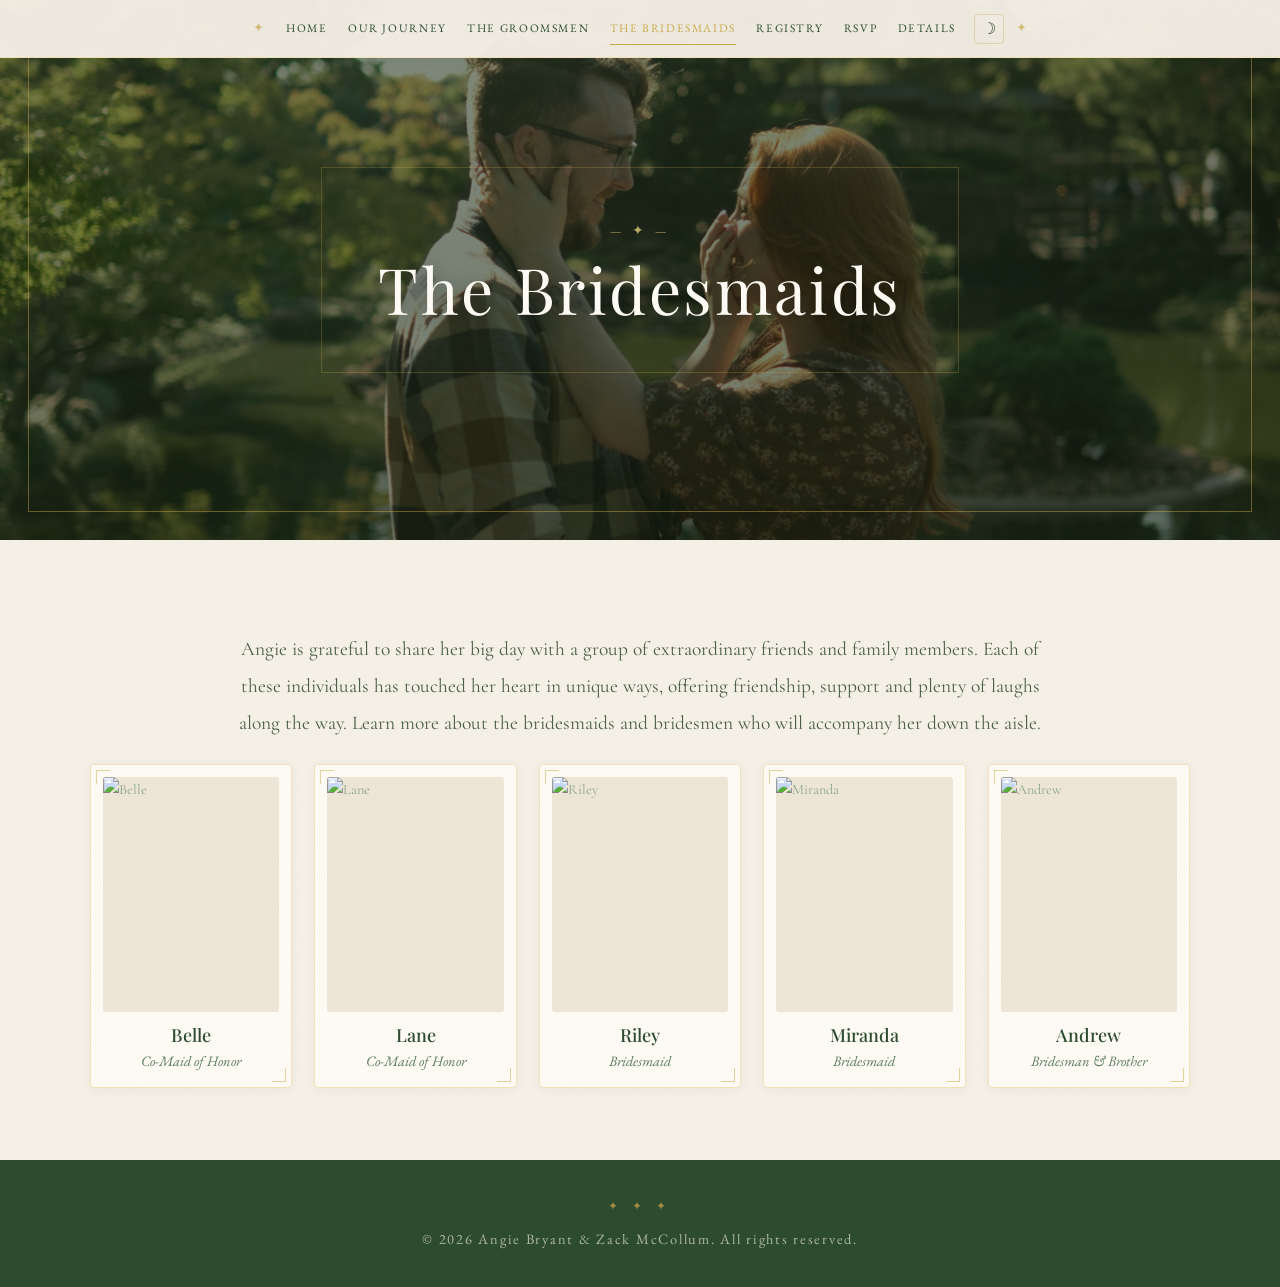
==== bridesmaids.html @ 4ee0bdac "Add files via upload" ====
<!DOCTYPE html>
<html lang="en">
<head>
  <meta charset="UTF-8">
  <meta name="viewport" content="width=device-width, initial-scale=1.0">
  <link rel="icon" href="data:image/svg+xml,%3Csvg xmlns='http://www.w3.org/2000/svg' viewBox='0 0 32 32'%3E%3Crect x='9' y='9' width='14' height='14' rx='1' transform='rotate(45 16 16)' fill='%23C9A84C'/%3E%3C/svg%3E" type="image/svg+xml">

  <title>Angie & Zack — Bridesmaids</title>
  <script>try{var s=localStorage.getItem("theme"),q=window.matchMedia("(prefers-color-scheme: dark)").matches?"dark":"light";document.documentElement.setAttribute("data-theme",s||q);}catch(e){}</script>
  <link rel="stylesheet" href="style.css">
  <script src="script.js" defer></script>
</head>
<body>

  <!-- Navigation -->
    <nav id="main-nav">
    <button class="nav-hamburger" id="nav-hamburger" aria-label="Open menu" aria-expanded="false">
      <span></span><span></span><span></span>
    </button>
    <div class="nav-links" id="nav-links">
      <a href="index.html">Home</a>
      <a href="our-journey.html">Our Journey</a>
      <a href="groomsmen.html">The Groomsmen</a>
      <a href="bridesmaids.html" class="active">The Bridesmaids</a>
      <a href="registry.html">Registry</a>
      <a href="rsvp.html">RSVP</a>
      <a href="details.html">Details</a>
    </div>
  </nav>

  <!-- Page header -->
  <section class="hero" style="background-image: url('Images/Main-Page.jpg'); height: 60vh;">
    <div class="hero-content">
      <h1>The Bridesmaids</h1>
    </div>
  </section>

  <!-- Introduction -->
  <section class="section">
    <div class="people-intro">
      <p>Angie is grateful to share her big day with a group of extraordinary friends and family members. Each of these individuals has touched her heart in unique ways, offering friendship, support and plenty of laughs along the way. Learn more about the bridesmaids and bridesmen who will accompany her down the aisle.</p>
    </div>

    <!-- Grid of bridesmaids -->
    <div class="people-grid">
      <div class="person-card"
           data-img="Images/Bridesmaids/belle.jpg"
           data-name="Belle"
           data-title="Co-Maid of Honor"
           data-bio="This is where you can share how you met Belle, what she means to you, and why she holds such a special place in your heart. Replace this placeholder with your own story!">
        <div class="person-card-photo"><img src="Images/Bridesmaids/belle.jpg" alt="Belle" onerror="this.closest('.person-card-photo').classList.add('no-photo')"></div>
        <div class="person-card-info"><span class="person-name">Belle</span><span class="person-title">Co-Maid of Honor</span></div>
      </div>
      <div class="person-card"
           data-img="Images/Bridesmaids/lane.jpg"
           data-name="Lane"
           data-title="Co-Maid of Honor"
           data-bio="This is where you can share how you met Lane, what she means to you, and why she holds such a special place in your heart. Replace this placeholder with your own story!">
        <div class="person-card-photo"><img src="Images/Bridesmaids/lane.jpg" alt="Lane" onerror="this.closest('.person-card-photo').classList.add('no-photo')"></div>
        <div class="person-card-info"><span class="person-name">Lane</span><span class="person-title">Co-Maid of Honor</span></div>
      </div>
      <div class="person-card"
           data-img="Images/Bridesmaids/riley.jpg"
           data-name="Riley"
           data-title="Bridesmaid"
           data-bio="This is where you can share how you met Riley, what she means to you, and why she holds such a special place in your heart. Replace this placeholder with your own story!">
        <div class="person-card-photo"><img src="Images/Bridesmaids/riley.jpg" alt="Riley" onerror="this.closest('.person-card-photo').classList.add('no-photo')"></div>
        <div class="person-card-info"><span class="person-name">Riley</span><span class="person-title">Bridesmaid</span></div>
      </div>
      <div class="person-card"
           data-img="Images/Bridesmaids/miranda.jpg"
           data-name="Miranda"
           data-title="Bridesmaid"
           data-bio="This is where you can share how you met Miranda, what she means to you, and why she holds such a special place in your heart. Replace this placeholder with your own story!">
        <div class="person-card-photo"><img src="Images/Bridesmaids/miranda.jpg" alt="Miranda" onerror="this.closest('.person-card-photo').classList.add('no-photo')"></div>
        <div class="person-card-info"><span class="person-name">Miranda</span><span class="person-title">Bridesmaid</span></div>
      </div>
      <div class="person-card"
           data-img="Images/Bridesmaids/andrew.jpg"
           data-name="Andrew"
           data-title="Bridesman & Brother"
           data-bio="This is where you can share how you met Andrew, what he means to you, and why he holds such a special place in your heart. Replace this placeholder with your own story!">
        <div class="person-card-photo"><img src="Images/Bridesmaids/andrew.jpg" alt="Andrew" onerror="this.closest('.person-card-photo').classList.add('no-photo')"></div>
        <div class="person-card-info"><span class="person-name">Andrew</span><span class="person-title">Bridesman & Brother</span></div>
      </div>
    </div>
  </section>

  <!-- Person Lightbox -->
  <div class="person-lightbox" id="lightbox" role="dialog" aria-modal="true" aria-label="Person details">
    <button class="lightbox-close" id="lightbox-close" aria-label="Close">&times;</button>
    <div class="person-lightbox-content">
      <div class="person-lightbox-photo">
        <img id="lightbox-img" src="" alt="">
      </div>
      <div class="person-lightbox-text">
        <h2 id="lightbox-name"></h2>
        <h4 id="lightbox-title"></h4>
        <p id="lightbox-bio"></p>
      </div>
    </div>
  </div>

  <!-- Footer -->
  <footer>
    © 2026 Angie Bryant & Zack McCollum. All rights reserved.
  </footer>

  <button class="back-to-top" id="back-to-top" aria-label="Back to top">&#8679;</button>
</body>
</html>
---- style.css ----
/* ═══════════════════════════════════════════════════════════════
   Angie & Zack — Redesigned Style Sheet
   Aesthetic: Vintage Botanical Wedding · Art Deco · Ivory & Forest
   ═══════════════════════════════════════════════════════════════ */

/* ── Google Fonts ─────────────────────────────────────────────── */
@import url('https://fonts.googleapis.com/css2?family=Cormorant+Garamond:ital,wght@0,300;0,400;0,500;0,600;1,300;1,400;1,500&family=Playfair+Display:ital,wght@0,400;0,500;1,400;1,500&family=EB+Garamond:ital,wght@0,400;0,500;1,400&display=swap');

/* ── Design Tokens ────────────────────────────────────────────── */
:root {
  /* Core palette — matches invite */
  --ivory:        #F5F0E6;
  --ivory-mid:    #EDE5D5;
  --ivory-deep:   #E2D9C4;
  --forest:       #2C4A2E;
  --forest-mid:   #3A5F3C;
  --forest-light: #5A7A5C;
  --sage:         #8AA68C;
  --sage-pale:    #C2D4C3;
  --gold:         #C9A84C;
  --gold-light:   #E2C87A;
  --gold-pale:    #F0E2B8;
  --ink:          #22321E;
  --ink-soft:     #4A5E48;
  --white:        #FDFAF4;

  /* Typography */
  --font-display: 'Playfair Display', Georgia, serif;
  --font-body:    'Cormorant Garamond', Georgia, serif;
  --font-accent:  'EB Garamond', Georgia, serif;

  /* Memory grid cell size */
  --mem: clamp(105px, 11vw, 145px);
}

/* ── Theme Transition ─────────────────────────────────────────── */
html.theme-transitioning body,
html.theme-transitioning nav,
html.theme-transitioning .nav-links,
html.theme-transitioning footer,
html.theme-transitioning .rsvp-nudge,
html.theme-transitioning .section,
html.theme-transitioning .venue-pill,
html.theme-transitioning .venue-map,
html.theme-transitioning .profile-img-frame,
html.theme-transitioning .back-to-top,
html.theme-transitioning .person-card,
html.theme-transitioning .feature-card,
html.theme-transitioning .memory-cell,
html.theme-transitioning .registry-iframe-container,
html.theme-transitioning .info-bubble,
html.theme-transitioning .faq-item,
html.theme-transitioning .countdown-item,
html.theme-transitioning .hero,
html.theme-transitioning .hero::before {
  transition: background 0.4s ease, color 0.4s ease,
              border-color 0.4s ease, box-shadow 0.4s ease !important;
}

/* ── Dark Mode Tokens ─────────────────────────────────────────── */
html[data-theme="dark"] {
  --ivory:        #1A1F1A;
  --ivory-mid:    #212621;
  --ivory-deep:   #272D27;
  --forest:       #A8C5AA;
  --forest-mid:   #8DAF8F;
  --forest-light: #7A9E7C;
  --sage:         #5A7A5C;
  --sage-pale:    #2E3E2F;
  --gold:         #C9A84C;
  --gold-light:   #E2C87A;
  --gold-pale:    #3A3020;
  --ink:          #E8E4D8;
  --ink-soft:     #B8B0A0;
  --white:        #222822;
}

/* Dark mode nav background */
html[data-theme="dark"] nav {
  background: rgba(26, 31, 26, 0.97);
}
html[data-theme="dark"] .nav-links {
  background: rgba(26, 31, 26, 0.99);
}
html[data-theme="dark"] nav::before {
  color: var(--forest);
}
html[data-theme="dark"] .nav-hamburger span {
  background: var(--forest);
}
html[data-theme="dark"] .hero::before {
  background: linear-gradient(160deg, rgba(10,16,10,0.65) 0%, rgba(6,10,6,0.72) 100%);
}
html[data-theme="dark"] footer {
  background: #111411;
}
html[data-theme="dark"] .rsvp-nudge {
  background: #111411;
  border-color: rgba(201, 168, 76, 0.2);
}
html[data-theme="dark"] .venue-pill,
html[data-theme="dark"] .venue-map,
html[data-theme="dark"] .profile-img-frame {
  background: var(--white);
}
html[data-theme="dark"] .back-to-top {
  background: var(--white);
  border-color: rgba(201, 168, 76, 0.35);
}
html[data-theme="dark"] .back-to-top:hover {
  background: var(--gold);
  color: #1A1F1A;
}

/* Keep hero text ivory in dark mode — unaffected by token overrides */
html[data-theme="dark"] .hero,
html[data-theme="dark"] .hero h1,
html[data-theme="dark"] .hero h2,
html[data-theme="dark"] .hero h3,
html[data-theme="dark"] .hero .hero-content::before,
html[data-theme="dark"] .countdown-item span {
  color: #F5F0E6;
}
html[data-theme="dark"] .hero h2,
html[data-theme="dark"] .hero h3,
html[data-theme="dark"] .hero .hero-content::before {
  color: var(--gold-light);
}

/* ── Dark Mode Toggle Button ──────────────────────────────────── */
.theme-toggle {
  background: none;
  border: 1px solid rgba(201, 168, 76, 0.35);
  border-radius: 3px;
  cursor: pointer;
  width: 30px;
  height: 30px;
  display: flex;
  align-items: center;
  justify-content: center;
  color: var(--forest);
  font-size: 0.9rem;
  transition: background 0.2s, color 0.2s, border-color 0.2s;
  flex-shrink: 0;
  padding: 0;
  margin-left: 8px;
}
.theme-toggle:hover {
  background: var(--gold-pale);
  border-color: var(--gold);
  color: var(--gold);
}
@media (max-width: 820px) {
  .theme-toggle { order: 3; }
}

/* ── Reset & Base ─────────────────────────────────────────────── */
*, *::before, *::after { box-sizing: border-box; }

html, body {
  margin: 0; padding: 0;
  background: var(--ivory);
  color: var(--ink);
  font-family: var(--font-body);
  font-size: 18px;
  line-height: 1.75;
}

/* Subtle paper texture overlay on body */
body::before {
  content: '';
  position: fixed;
  inset: 0;
  background-image:
    url("data:image/svg+xml,%3Csvg xmlns='http://www.w3.org/2000/svg' width='300' height='300'%3E%3Cfilter id='n'%3E%3CfeTurbulence type='fractalNoise' baseFrequency='0.9' numOctaves='4' stitchTiles='stitch'/%3E%3CfeColorMatrix type='saturate' values='0'/%3E%3C/filter%3E%3Crect width='300' height='300' filter='url(%23n)' opacity='0.03'/%3E%3C/svg%3E");
  pointer-events: none;
  z-index: 999;
  opacity: 0.4;
}

/* ── Botanical SVG Decorators (reusable via pseudo-elements) ──── */
/* Thin gold rule used throughout */
.gold-rule {
  display: block;
  width: 180px;
  height: 1px;
  background: linear-gradient(to right, transparent, var(--gold), transparent);
  margin: 0 auto;
}

/* ── Navigation ───────────────────────────────────────────────── */
nav {
  position: fixed;
  top: 0; left: 0; right: 0;
  display: flex;
  gap: 0;
  align-items: center;
  justify-content: center;
  padding: 0 20px;
  height: 58px;
  background: rgba(245, 240, 230, 0.96);
  border-bottom: 1px solid var(--gold-pale);
  z-index: 50;
  box-shadow: 0 2px 16px rgba(44, 74, 46, 0.08);
}

/* Decorative vine motif flanking nav */
nav::before, nav::after {
  content: '✦';
  color: var(--gold);
  font-size: 0.7rem;
  opacity: 0.7;
  flex-shrink: 0;
  padding: 0 12px;
}

/* Desktop: hide the hamburger */
.nav-hamburger { display: none; }

/* Nav links wrapper — desktop: inline flex */
.nav-links {
  display: flex;
  align-items: center;
  gap: 0;
}

nav a {
  color: var(--forest);
  text-decoration: none;
  font-family: var(--font-accent);
  font-size: clamp(0.62rem, 0.9vw, 0.82rem);
  letter-spacing: 0.14em;
  text-transform: uppercase;
  padding: 8px clamp(4px, 0.8vw, 14px);
  transition: color 0.2s ease;
  position: relative;
  white-space: nowrap;
}

nav a::after {
  content: '';
  position: absolute;
  bottom: 2px;
  left: clamp(4px, 0.8vw, 14px);
  right: clamp(4px, 0.8vw, 14px);
  height: 1px;
  background: var(--gold);
  transform: scaleX(0);
  transition: transform 0.25s ease;
  transform-origin: center;
}

nav a:hover { color: var(--gold); }
nav a:hover::after { transform: scaleX(1); }
nav a.active { color: var(--gold); }
nav a.active::after { transform: scaleX(1); }

/* ── Hamburger Button ─────────────────────────────────────────── */
.nav-hamburger {
  background: none;
  border: none;
  cursor: pointer;
  padding: 6px;
  flex-direction: column;
  gap: 5px;
  z-index: 60;
}

.nav-hamburger span {
  display: block;
  width: 24px;
  height: 1.5px;
  background: var(--forest);
  transition: transform 0.3s ease, opacity 0.3s ease, background 0.2s;
  transform-origin: center;
}

.nav-hamburger[aria-expanded="true"] span:nth-child(1) {
  transform: translateY(6.5px) rotate(45deg);
}
.nav-hamburger[aria-expanded="true"] span:nth-child(2) {
  opacity: 0;
}
.nav-hamburger[aria-expanded="true"] span:nth-child(3) {
  transform: translateY(-6.5px) rotate(-45deg);
}

/* ── Mobile Nav ───────────────────────────────────────────────── */
@media (max-width: 820px) {
  /* Hide flanking ornaments on mobile — they push layout */
  nav::before, nav::after { display: none; }

  /* Nav becomes a positioning container */
  nav {
    justify-content: space-between;
    padding: 0 18px;
  }

  /* Logo / brand name in place of ornaments */
  nav::before {
    display: block;
    content: 'A & Z';
    font-family: var(--font-display);
    font-size: 1rem;
    color: var(--forest);
    letter-spacing: 0.12em;
    padding: 0;
    opacity: 1;
  }

  /* Show hamburger */
  .nav-hamburger {
    display: flex;
    order: 2;
  }

  /* Links panel — hidden by default, slides down */
  .nav-links {
    display: flex;
    flex-direction: column;
    align-items: center;
    gap: 0;
    position: absolute;
    top: 58px;
    left: 0; right: 0;
    background: rgba(245, 240, 230, 0.98);
    border-bottom: 1px solid var(--gold-pale);
    box-shadow: 0 8px 24px rgba(44, 74, 46, 0.12);
    max-height: 0;
    overflow: hidden;
    transition: max-height 0.35s ease;
    padding: 0 18px;
  }

  .nav-links.open {
    max-height: 480px;
    padding: 8px 18px 14px;
  }

  nav a {
    width: 100%;
    padding: 8px 0;
    font-size: 0.88rem;
    border-bottom: 1px solid var(--gold-pale);
    text-align: center !important;
    display: block;
  }

  nav a:last-child { border-bottom: none; }

  nav a::after {
    bottom: 8px;
    left: 50%;
    right: auto;
    transform: scaleX(0) translateX(-50%);
    transform-origin: center;
    width: 60%;
  }

  nav a:hover::after,
  nav a.active::after {
    transform: scaleX(1) translateX(-50%);
  }
}

/* ── Hero Section ─────────────────────────────────────────────── */
.hero {
  position: relative;
  min-height: 100vh;
  background-position: center 20%;
  background-size: cover;
  background-repeat: no-repeat;
  display: flex;
  align-items: center;
  justify-content: center;
  color: var(--white);
  text-align: center;
  overflow: hidden;
}

/* Darkened overlay — warm tinted, not flat black */
.hero::before {
  content: '';
  position: absolute;
  inset: 0;
  background: linear-gradient(
    160deg,
    rgba(28, 44, 20, 0.55) 0%,
    rgba(20, 32, 14, 0.62) 100%
  );
  z-index: 1;
}

/* Decorative geometric gold border — matches invite's beveled frame */
.hero::after {
  content: '';
  position: absolute;
  inset: 28px;
  border: 1px solid rgba(201, 168, 76, 0.45);
  z-index: 2;
  pointer-events: none;
}

.hero .hero-content {
  position: relative;
  z-index: 3;
  padding: 24px 40px;
  /* Inner refined box — double-border art deco frame */
  outline: 1px solid rgba(201, 168, 76, 0.25);
  outline-offset: 16px;
}

/* Small decorative label above names */
.hero h3 {
  font-family: var(--font-accent);
  font-weight: 400;
  font-style: italic;
  font-size: clamp(0.85rem, 1.5vw, 1.1rem);
  letter-spacing: 0.22em;
  text-transform: uppercase;
  margin: 0 0 10px;
  color: var(--gold-light);
  opacity: 0.9;
}

/* Main couple name */
.hero h1 {
  font-family: var(--font-display);
  font-weight: 400;
  font-size: clamp(2.8rem, 7vw, 6.5rem);
  letter-spacing: 0.04em;
  margin: 0 0 10px;
  line-height: 1.05;
  text-shadow: 0 2px 20px rgba(0,0,0,0.35);
}

/* Date / subheading */
.hero h2 {
  font-family: var(--font-accent);
  font-weight: 400;
  font-size: clamp(1rem, 2.2vw, 1.5rem);
  letter-spacing: 0.28em;
  text-transform: uppercase;
  margin: 0;
  color: var(--gold-light);
}

/* Gold divider between names and date */
.hero .hero-content::before {
  content: '— ✦ —';
  display: block;
  color: var(--gold-light);
  font-size: 0.75rem;
  letter-spacing: 0.3em;
  margin: 12px 0;
  opacity: 0.8;
}

/* Countdown */
.countdown {
  display: flex;
  gap: 14px;
  justify-content: center;
  margin-top: 28px;
  flex-wrap: wrap;
}

.countdown-item {
  background: rgba(245, 240, 230, 0.14);
  border: 1px solid rgba(201, 168, 76, 0.5);
  border-radius: 4px;
  padding: 14px 18px;
  text-align: center;
  min-width: 80px;
  backdrop-filter: blur(4px);
}

.countdown-item span {
  font-family: var(--font-display);
  font-size: 2rem;
  font-weight: 400;
  display: block;
  line-height: 1;
  color: var(--white);
  text-shadow: 0 1px 4px rgba(0,0,0,0.3);
}

.countdown-item small {
  font-family: var(--font-accent);
  font-size: 0.62rem;
  letter-spacing: 0.2em;
  text-transform: uppercase;
  color: var(--gold-light);
  margin-top: 5px;
  display: block;
}

/* ── Page Header Hero (sub-pages, 60vh) ───────────────────────── */
.hero[style*="60vh"] {
  min-height: 0 !important;
}
.hero[style*="60vh"] h1 {
  font-size: clamp(2.2rem, 5vw, 4rem);
}

/* ── Sections ─────────────────────────────────────────────────── */
.section {
  padding: 72px 24px;
  background: var(--ivory);
  position: relative;
}

.section.first-after-hero { padding-top: 64px; }

/* Alternating ivory-mid tint */
.section:nth-child(even),
.section.alt {
  background: var(--ivory-mid);
}

/* Section title — elegant serif with flanking ornaments */
.section-title {
  font-family: var(--font-display);
  font-weight: 400;
  font-size: clamp(1.7rem, 3vw, 2.6rem);
  color: var(--forest);
  text-align: center;
  margin: 0 0 8px;
  letter-spacing: 0.02em;
}

/* Gold ornament + rule beneath section titles */
.section-title + * { /* any element directly after section-title */
  position: relative;
}

.section-title::after {
  content: '— ✦ —';
  display: block;
  color: var(--gold);
  font-size: 0.7rem;
  letter-spacing: 0.35em;
  margin: 10px auto 24px;
  font-family: var(--font-accent);
}

/* ── Venue & Lodging ──────────────────────────────────────────── */
.venue-container {
  display: flex;
  gap: 52px;
  align-items: stretch;
  justify-content: center;
  flex-wrap: wrap;
  max-width: 1060px;
  margin: 0 auto;
}

.venue-map {
  flex: 0 0 340px;
  width: 340px;
  border-radius: 4px;
  border: 1px solid var(--gold-pale);
  box-shadow: 0 2px 10px rgba(44, 74, 46, 0.06);
  position: relative;
  padding: 14px;
  background: var(--white);
  box-sizing: border-box;
}

/* Same gold corner accents as person-card */
.venue-map::before, .venue-map::after {
  content: '';
  position: absolute;
  width: 14px; height: 14px;
  border-color: rgba(201, 168, 76, 0.5);
  border-style: solid;
  pointer-events: none;
  z-index: 2;
}
.venue-map::before { top: 5px; left: 5px; border-width: 1px 0 0 1px; }
.venue-map::after  { bottom: 5px; right: 5px; border-width: 0 1px 1px 0; }

.venue-map a {
  display: block;
  width: 100%;
  height: 100%;
  overflow: hidden;
  border-radius: 3px;
}

.venue-map img {
  width: 100%;
  height: 100%;
  min-height: 300px;
  object-fit: cover;
  transition: transform 0.35s ease, filter 0.35s ease;
  display: block;
  border-radius: 3px;
}

.venue-map:hover img {
  transform: scale(1.04);
  filter: contrast(1.04) brightness(1.02);
}

.venue-info {
  flex: 1;
  min-width: 280px;
  max-width: 480px;
  display: flex;
  flex-direction: column;
  gap: 0;
  font-family: var(--font-body);
  font-size: 1rem;
  color: var(--ink);
  line-height: 1.8;
}

/* Venue name + address block */
.venue-address-block {
  display: flex;
  flex-direction: column;
  gap: 2px;
}

.venue-name {
  font-family: var(--font-display);
  font-size: 1.35rem;
  font-weight: 500;
  color: var(--forest);
  margin: 0;
  line-height: 1.3;
}

.venue-address {
  font-family: var(--font-body);
  font-size: 0.95rem;
  color: var(--ink-soft);
  margin: 4px 0 8px;
  line-height: 1.5;
}

.venue-directions {
  font-family: var(--font-accent);
  font-size: 0.8rem;
  letter-spacing: 0.1em;
  text-transform: uppercase;
  color: var(--forest-light);
  text-decoration: none;
  transition: color 0.2s;
  align-self: flex-start;
}
.venue-directions:hover { color: var(--gold); }

/* Thin gold divider */
.venue-divider {
  width: 100%;
  height: 1px;
  background: linear-gradient(to right, var(--gold-pale), transparent);
  margin: 20px 0;
}

/* Quick-info pills row */
.venue-pills {
  display: flex;
  flex-wrap: wrap;
  gap: 10px;
}

.venue-pill {
  display: flex;
  flex-direction: column;
  background: var(--white);
  border: 1px solid var(--gold-pale);
  border-radius: 3px;
  padding: 10px 16px;
  flex: 1;
  min-width: 110px;
  box-shadow: 0 1px 6px rgba(201, 168, 76, 0.08);
}

.venue-pill-label {
  font-family: var(--font-accent);
  font-size: 0.7rem;
  letter-spacing: 0.16em;
  text-transform: uppercase;
  color: var(--forest-light);
  margin-bottom: 3px;
}

.venue-pill-value {
  font-family: var(--font-body);
  font-size: 0.95rem;
  font-weight: 500;
  color: var(--forest);
  line-height: 1.3;
}

/* Lodging heading */
.venue-lodging-heading {
  font-family: var(--font-accent);
  font-size: 0.78rem;
  letter-spacing: 0.16em;
  text-transform: uppercase;
  color: var(--forest-light);
  margin: 0 0 12px;
}

.lodging-list {
  margin: 0;
  padding: 0;
  list-style: none;
  display: flex;
  flex-direction: column;
  gap: 10px;
}

.lodging-list li {
  position: relative;
  padding-left: 1.4em;
  display: flex;
  flex-direction: column;
  gap: 1px;
}

.lodging-list li::before {
  content: '✦';
  position: absolute;
  left: 0;
  color: var(--gold);
  font-size: 0.6rem;
  top: 0.45em;
}

.lodging-list strong {
  color: var(--forest);
  font-weight: 600;
  font-size: 0.98rem;
  line-height: 1.2;
  display: block;
}

.lodging-list strong a {
  color: var(--forest);
  text-decoration: none;
  transition: color 0.2s;
}
.lodging-list strong a:hover { color: var(--gold); }

.lodging-address {
  font-size: 0.88rem;
  color: var(--ink-soft);
  line-height: 1.2;
  display: block;
}

/* Mobile */
@media (max-width: 720px) {
  .hero { background-position: 52.5% 20%; }
  .venue-map { flex: 0 0 100%; width: 100%; height: 260px; }
  .venue-pills { gap: 8px; }
  .venue-pill { min-width: 90px; padding: 8px 12px; }
}

/* ── Buttons ──────────────────────────────────────────────────── */
.btn {
  display: inline-block;
  padding: 10px 22px;
  background: var(--forest);
  color: var(--ivory);
  border-radius: 3px;
  text-decoration: none;
  font-family: var(--font-accent);
  font-size: 0.82rem;
  letter-spacing: 0.16em;
  text-transform: uppercase;
  margin-right: 10px;
  transition: background 0.2s, color 0.2s;
  border: 1px solid var(--forest);
}
.btn:hover { background: var(--gold); border-color: var(--gold); color: var(--forest); }
.btn.outline { background: transparent; color: var(--forest); }
.btn.outline:hover { background: var(--forest); color: var(--ivory); }

/* ── Story / Profile sections ─────────────────────────────────── */
.story-section { max-width: 960px; margin: 0 auto; }

.people-intro {
  text-align: center;
  max-width: 820px;
  margin: 0 auto 22px;
  font-family: var(--font-body);
  font-size: 1.08rem;
  color: var(--ink-soft);
  line-height: 1.9;
}

.profile-section {
  display: flex;
  flex-wrap: wrap;
  gap: 40px;
  align-items: center;
  justify-content: center;
}

.profile-section img {
  width: 300px;
  max-width: 100%;
  border-radius: 3px;
  border: 1px solid var(--gold-pale);
  box-shadow: 0 2px 10px rgba(44, 74, 46, 0.06);
  flex-shrink: 0;
  object-fit: cover;
  position: relative;
}

/* Wrap profile images in a frame div for corner brackets */
.profile-img-frame {
  position: relative;
  display: inline-block;
  flex-shrink: 0;
  padding: 14px;
  background: var(--white);
  border: 1px solid var(--gold-pale);
  border-radius: 4px;
  box-shadow: 0 2px 10px rgba(44, 74, 46, 0.06);
  box-sizing: border-box;
}

.profile-img-frame img {
  display: block;
  width: 272px;
  max-width: 100%;
  border-radius: 3px;
  object-fit: cover;
}

.profile-img-frame::before, .profile-img-frame::after {
  content: '';
  position: absolute;
  width: 14px; height: 14px;
  border-color: rgba(201, 168, 76, 0.5);
  border-style: solid;
  pointer-events: none;
  z-index: 2;
}
.profile-img-frame::before { top: 5px; left: 5px; border-width: 1px 0 0 1px; }
.profile-img-frame::after  { bottom: 5px; right: 5px; border-width: 0 1px 1px 0; }

.profile-text {
  flex: 1;
  min-width: 260px;
  font-size: 1rem;
  line-height: 1.85;
  color: var(--ink-soft);
}

.profile-text p { margin: 0 0 1em; }
.text-right { text-align: right; }
.center-text { text-align: center; }

/* ── Feature Cards (Highlights) ───────────────────────────────── */
.highlights-feature {
  display: flex;
  justify-content: center;
  align-items: flex-start;
  gap: clamp(16px, 3vw, 36px);
  max-width: 1100px;
  margin: 10px auto 28px;
  flex-wrap: wrap;
}

.feature-card {
  display: flex;
  flex-direction: column;
  align-items: center;
  background: var(--white);
  border: 1px solid var(--gold-pale);
  border-radius: 4px;
  flex: 0 1 clamp(240px, 26vw, 400px);
  padding: 12px 12px 16px;
  text-align: center;
  cursor: pointer;
  overflow: hidden;
  transition: transform 0.22s ease, box-shadow 0.22s ease;
  box-shadow: 0 2px 12px rgba(44, 74, 46, 0.07);
  position: relative;
}

/* Gold corner accents on feature cards */
.feature-card::before, .feature-card::after {
  content: '';
  position: absolute;
  width: 16px; height: 16px;
  border-color: var(--gold-pale);
  border-style: solid;
}
.feature-card::before {
  top: 6px; left: 6px;
  border-width: 1px 0 0 1px;
}
.feature-card::after {
  bottom: 6px; right: 6px;
  border-width: 0 1px 1px 0;
}

.feature-card:hover {
  transform: translateY(-4px);
  box-shadow: 0 8px 24px rgba(44, 74, 46, 0.14);
}

/* ── Memory Grid ──────────────────────────────────────────────── */
.memory-grid {
  display: flex;
  flex-wrap: wrap;
  justify-content: center;
  gap: 14px;
  max-width: 1100px;
  margin: 0 auto;
}

.memory-cell {
  display: flex;
  flex-direction: column;
  align-items: center;
  background: var(--white);
  border: 1px solid var(--gold-pale);
  border-radius: 4px;
  width: var(--mem);
  padding: 6px 6px 9px;
  text-align: center;
  cursor: pointer;
  transition: transform 0.2s ease, box-shadow 0.2s ease;
  flex-shrink: 0;
  overflow: hidden;
  box-shadow: 0 1px 6px rgba(44, 74, 46, 0.06);
}

.memory-cell:hover {
  transform: scale(1.06);
  box-shadow: 0 6px 18px rgba(44, 74, 46, 0.14);
}

/* ── Shared photo frames ──────────────────────────────────────── */
.highlight-photo {
  width: 100%;
  aspect-ratio: 1/1;
  border-radius: 3px;
  overflow: hidden;
  background: var(--ivory-mid);
  flex-shrink: 0;
}
.highlight-photo img { width: 100%; height: 100%; object-fit: cover; object-position: center; display: block; }
.highlight-photo.no-photo { display: flex; align-items: center; justify-content: center; color: var(--sage); font-size: 0.72rem; min-height: 60px; }

.highlight-label {
  margin-top: 8px;
  font-family: var(--font-accent);
  font-size: 0.78rem;
  font-weight: 500;
  letter-spacing: 0.06em;
  color: var(--forest);
  line-height: 1.3;
}

/* ── People Grid (Bridesmaids / Groomsmen) ────────────────────── */
.people-grid {
  display: grid;
  grid-template-columns: repeat(5, 1fr);
  gap: 22px;
  max-width: 1100px;
  margin: 0 auto;
}

.person-card {
  background: var(--white);
  border: 1px solid var(--gold-pale);
  border-radius: 4px;
  display: flex;
  flex-direction: column;
  align-items: center;
  padding: 12px 12px 16px;
  cursor: pointer;
  transition: transform 0.22s ease, box-shadow 0.22s ease;
  overflow: hidden;
  box-shadow: 0 2px 10px rgba(44, 74, 46, 0.06);
  position: relative;
}

.person-card::before, .person-card::after {
  content: '';
  position: absolute;
  width: 14px; height: 14px;
  border-color: rgba(201, 168, 76, 0.5);
  border-style: solid;
  pointer-events: none;
}
.person-card::before { top: 5px; left: 5px; border-width: 1px 0 0 1px; }
.person-card::after  { bottom: 5px; right: 5px; border-width: 0 1px 1px 0; }

.person-card:hover {
  transform: translateY(-4px);
  box-shadow: 0 8px 22px rgba(44, 74, 46, 0.14);
}

/* Photo frame */
.person-card-photo {
  width: 100%;
  aspect-ratio: 3/4;
  border-radius: 3px;
  overflow: hidden;
  background: var(--ivory-mid);
  flex-shrink: 0;
}
.person-card-photo img { width: 100%; height: 100%; object-fit: cover; object-position: center; display: block; }
.person-card-photo.no-photo { display: flex; align-items: center; justify-content: center; color: var(--sage); font-size: 0.8rem; min-height: 100px; }

/* Name & title */
.person-card-info { display: flex; flex-direction: column; align-items: center; margin-top: 12px; gap: 4px; width: 100%; }
.person-name { font-family: var(--font-display); font-weight: 500; font-size: 1rem; color: var(--forest); text-align: center; line-height: 1.3; }
.person-title { font-family: var(--font-accent); font-weight: 400; font-style: italic; font-size: 0.8rem; color: var(--forest-light); text-align: center; line-height: 1.3; }

/* ── Person Lightbox ──────────────────────────────────────────── */
.person-lightbox {
  display: none;
  position: fixed;
  inset: 0;
  background: rgba(20, 32, 14, 0.88);
  z-index: 200;
  align-items: center;
  justify-content: center;
  padding: 24px;
}
.person-lightbox.open { display: flex; }

.person-lightbox-content {
  position: relative;
  display: flex;
  flex-direction: row;
  max-width: 820px;
  width: 100%;
  background: var(--ivory);
  border: 1px solid var(--gold-pale);
  border-radius: 4px;
  overflow: hidden;
  box-shadow: 0 12px 60px rgba(0,0,0,0.5);
  max-height: 90vh;
}

/* Decorative corner lines on lightbox */
.person-lightbox-content::before {
  content: '';
  position: absolute;
  inset: 8px;
  border: 1px solid rgba(201, 168, 76, 0.3);
  pointer-events: none;
  z-index: 1;
}

.person-lightbox-photo {
  flex: 0 0 300px;
  min-height: 360px;
  overflow: hidden;
  background: var(--ivory-deep);
}
.person-lightbox-photo img { width: 100%; height: 100%; object-fit: cover; object-position: center; display: block; }

.person-lightbox-text {
  flex: 1;
  padding: 40px 36px;
  display: flex;
  flex-direction: column;
  justify-content: center;
  overflow-y: auto;
  position: relative;
}

.person-lightbox-text h2 {
  font-family: var(--font-display);
  font-weight: 400;
  font-size: 2rem;
  margin: 0 0 4px;
  color: var(--forest);
}

.person-lightbox-text h4 {
  font-family: var(--font-accent);
  font-weight: 400;
  font-style: italic;
  font-size: 1rem;
  color: var(--forest-light);
  margin: 0 0 6px;
  letter-spacing: 0.04em;
}

/* Gold rule after title in lightbox */
.person-lightbox-text h4::after {
  content: '';
  display: block;
  width: 60px;
  height: 1px;
  background: linear-gradient(to right, var(--gold), transparent);
  margin-top: 14px;
}

.person-lightbox-text p {
  font-size: 1rem;
  line-height: 1.85;
  color: var(--ink-soft);
  margin: 14px 0 0;
}

/* ── Standard Lightbox (memory cells) ────────────────────────── */
.lightbox {
  display: none;
  position: fixed;
  inset: 0;
  background: rgba(20, 32, 14, 0.88);
  z-index: 200;
  align-items: center;
  justify-content: center;
  padding: 24px;
}
.lightbox.open { display: flex; }

.lightbox-content {
  position: relative;
  max-width: 760px;
  width: 100%;
  background: var(--ivory);
  border: 1px solid var(--gold-pale);
  border-radius: 4px;
  overflow: hidden;
  box-shadow: 0 12px 60px rgba(0,0,0,0.5);
  text-align: center;
}

.lightbox-img { width: 100%; max-height: 70vh; object-fit: contain; background: var(--ivory-deep); display: block; }
.lightbox-caption { padding: 16px 28px; margin: 0; font-size: 1rem; color: var(--ink); line-height: 1.7; font-family: var(--font-body); font-style: italic; }

/* Close button — shared */
.lightbox-close {
  position: absolute;
  top: 12px; right: 14px;
  background: rgba(44, 74, 46, 0.75);
  border: 1px solid rgba(201, 168, 76, 0.4);
  color: var(--ivory);
  font-size: 1.4rem;
  line-height: 1;
  width: 34px; height: 34px;
  border-radius: 2px;
  cursor: pointer;
  z-index: 10;
  transition: background 0.2s;
  font-family: var(--font-accent);
}
.lightbox-close:hover { background: rgba(201, 168, 76, 0.8); color: var(--forest); }

/* ── Registry ─────────────────────────────────────────────────── */
.registry-section p, .rsvp-section p { text-align: center; }

.registry-iframe-container {
  height: 80vh;
  max-width: 1100px;
  margin: 0 auto;
  background: var(--white);
  border: 1px solid var(--gold-pale);
  border-radius: 4px;
  overflow: visible;
  box-shadow: 0 2px 10px rgba(44, 74, 46, 0.06);
  position: relative;
  padding: 14px;
  box-sizing: border-box;
}
.registry-iframe-container::before,
.registry-iframe-container::after {
  content: '';
  position: absolute;
  width: 14px; height: 14px;
  border-color: rgba(201, 168, 76, 0.5);
  border-style: solid;
  pointer-events: none;
  z-index: 2;
}
.registry-iframe-container::before { top: 5px; left: 5px; border-width: 1px 0 0 1px; }
.registry-iframe-container::after  { bottom: 5px; right: 5px; border-width: 0 1px 1px 0; }
.registry-iframe-container iframe { width: 100%; height: 100%; border: none; display: block; border-radius: 3px; overflow: hidden; }

/* ── RSVP ─────────────────────────────────────────────────────── */
.rsvp-section { text-align: center; }

.qr-frame {
  display: flex;
  align-items: center;
  justify-content: center;
  background: var(--white);
  border: 1px solid var(--gold-pale);
  border-radius: 4px;
  aspect-ratio: 1/1;
  max-width: 220px;
  margin: 0 auto 16px;
  box-shadow: 0 2px 14px rgba(44, 74, 46, 0.08);
}

/* ── RSVP Nudge Banner ────────────────────────────────────────── */
.rsvp-nudge {
  display: flex;
  align-items: center;
  justify-content: center;
  gap: 24px;
  flex-wrap: wrap;
  padding: 18px 24px;
  background: var(--forest);
  border-top: 1px solid rgba(201, 168, 76, 0.3);
  border-bottom: 1px solid rgba(201, 168, 76, 0.3);
}

.rsvp-nudge-text {
  font-family: var(--font-accent);
  font-size: 0.95rem;
  letter-spacing: 0.08em;
  color: rgba(245, 240, 230, 0.85);
}

.rsvp-nudge-text strong {
  color: var(--gold-light);
  font-weight: 600;
}

.rsvp-nudge-btn {
  display: inline-block;
  padding: 8px 22px;
  background: transparent;
  border: 1px solid var(--gold);
  color: var(--gold-light);
  font-family: var(--font-accent);
  font-size: 0.78rem;
  letter-spacing: 0.18em;
  text-transform: uppercase;
  text-decoration: none;
  border-radius: 2px;
  transition: background 0.2s, color 0.2s;
  flex-shrink: 0;
}

.rsvp-nudge-btn:hover {
  background: var(--gold);
  color: var(--forest);
}

@media (max-width: 480px) {
  .rsvp-nudge { flex-direction: column; gap: 12px; text-align: center; }
}

/* ── Footer ───────────────────────────────────────────────────── */
footer {
  padding: 36px 20px;
  text-align: center;
  background: var(--forest);
  color: rgba(245, 240, 230, 0.65);
  font-family: var(--font-accent);
  font-size: 0.8rem;
  letter-spacing: 0.12em;
  position: relative;
}

footer::before {
  content: '✦  ✦  ✦';
  display: block;
  color: var(--gold);
  font-size: 0.65rem;
  letter-spacing: 0.5em;
  margin-bottom: 10px;
  opacity: 0.7;
}

/* ── Add to Calendar ──────────────────────────────────────────── */
.cal-buttons {
  display: flex;
  flex-direction: column;
  align-items: center;
  gap: 14px;
  margin-top: 48px;
}

.cal-label {
  font-family: var(--font-accent);
  font-size: 0.78rem;
  letter-spacing: 0.18em;
  text-transform: uppercase;
  color: var(--forest-light);
  margin: 0;
}

.cal-links {
  display: flex;
  gap: 12px;
  flex-wrap: wrap;
  justify-content: center;
}

.cal-btn {
  display: inline-block;
  padding: 9px 22px;
  background: transparent;
  border: 1px solid var(--gold);
  color: var(--forest);
  border-radius: 3px;
  font-family: var(--font-accent);
  font-size: 0.8rem;
  letter-spacing: 0.14em;
  text-transform: uppercase;
  text-decoration: none;
  transition: background 0.2s, color 0.2s;
}

.cal-btn:hover {
  background: var(--gold);
  color: var(--ivory);
}

/* ── Back to Top Button ───────────────────────────────────────── */
.back-to-top {
  position: fixed;
  bottom: 28px;
  right: 28px;
  width: 42px;
  height: 42px;
  background: var(--forest);
  border: 1px solid rgba(201, 168, 76, 0.45);
  border-radius: 3px;
  color: var(--gold-light);
  font-size: 1.1rem;
  line-height: 1;
  cursor: pointer;
  display: flex;
  align-items: center;
  justify-content: center;
  z-index: 100;
  opacity: 0;
  transform: translateY(10px);
  transition: opacity 0.3s ease, transform 0.3s ease, background 0.2s, color 0.2s;
  pointer-events: none;
  font-family: var(--font-accent);
}

.back-to-top.visible {
  opacity: 1;
  transform: translateY(0);
  pointer-events: auto;
}

.back-to-top:hover {
  background: var(--gold);
  color: var(--forest);
  border-color: var(--gold);
}

@media (max-width: 480px) {
  .back-to-top { bottom: 18px; right: 18px; width: 38px; height: 38px; }
}

/* ── Page Transitions ─────────────────────────────────────────── */
html {
  opacity: 0;
  transform: translateY(10px);
  transition: opacity 0.5s ease, transform 0.5s ease;
}
html.page-loaded {
  opacity: 1;
  transform: translateY(0);
}
html.page-fade-out {
  opacity: 0;
  transform: translateY(-8px);
  transition: opacity 0.26s ease, transform 0.26s ease;
}

/* ── Scroll Reveal ────────────────────────────────────────────── */
.reveal-on-scroll {
  opacity: 0;
  transform: translateY(20px);
  transition: opacity 0.65s ease, transform 0.65s ease;
  will-change: opacity, transform;
}
.reveal-on-scroll.visible {
  opacity: 1;
  transform: translateY(0);
}

/* ── Links in body copy ───────────────────────────────────────── */
a { color: var(--forest); transition: color 0.2s; }
a:hover { color: var(--gold); }

/* ── Responsive ───────────────────────────────────────────────── */
@media (max-width: 720px) {
  .hero::after { inset: 14px; }
  .profile-section { gap: 24px; }
  .profile-section img { width: 100%; max-width: 320px; }
  .people-grid { grid-template-columns: repeat(2, 1fr); gap: 14px; }
  .people-grid .person-card:last-child:nth-child(odd) { grid-column: 1 / -1; max-width: calc(50% - 7px); margin: 0 auto; }
  .person-lightbox-content { flex-direction: column; }
  .person-lightbox-photo { flex: 0 0 220px; min-height: 220px; }
  .highlights-feature { gap: 16px; }
  .feature-card { flex: 0 1 280px; }
}

@media (max-width: 480px) {
  .hero h1 { font-size: 2.5rem; }
  .countdown { gap: 8px; flex-wrap: nowrap; }
  .countdown-item { min-width: 0; flex: 1; padding: 8px 4px; }
  .countdown-item span { font-size: 1.4rem; }
  .countdown-item small { font-size: 0.54rem; letter-spacing: 0.1em; }
}

/* ── Groomsmen 6-col override support ────────────────────────── */
@media (min-width: 900px) {
  .people-grid[style*="repeat(6"] {
    max-width: 1320px !important;
  }
}

/* Force groomsmen back to 2 cols on mobile regardless of inline style */
@media (max-width: 720px) {
  .people-grid[style*="repeat(6"] {
    grid-template-columns: repeat(2, 1fr) !important;
    max-width: 100% !important;
  }
}
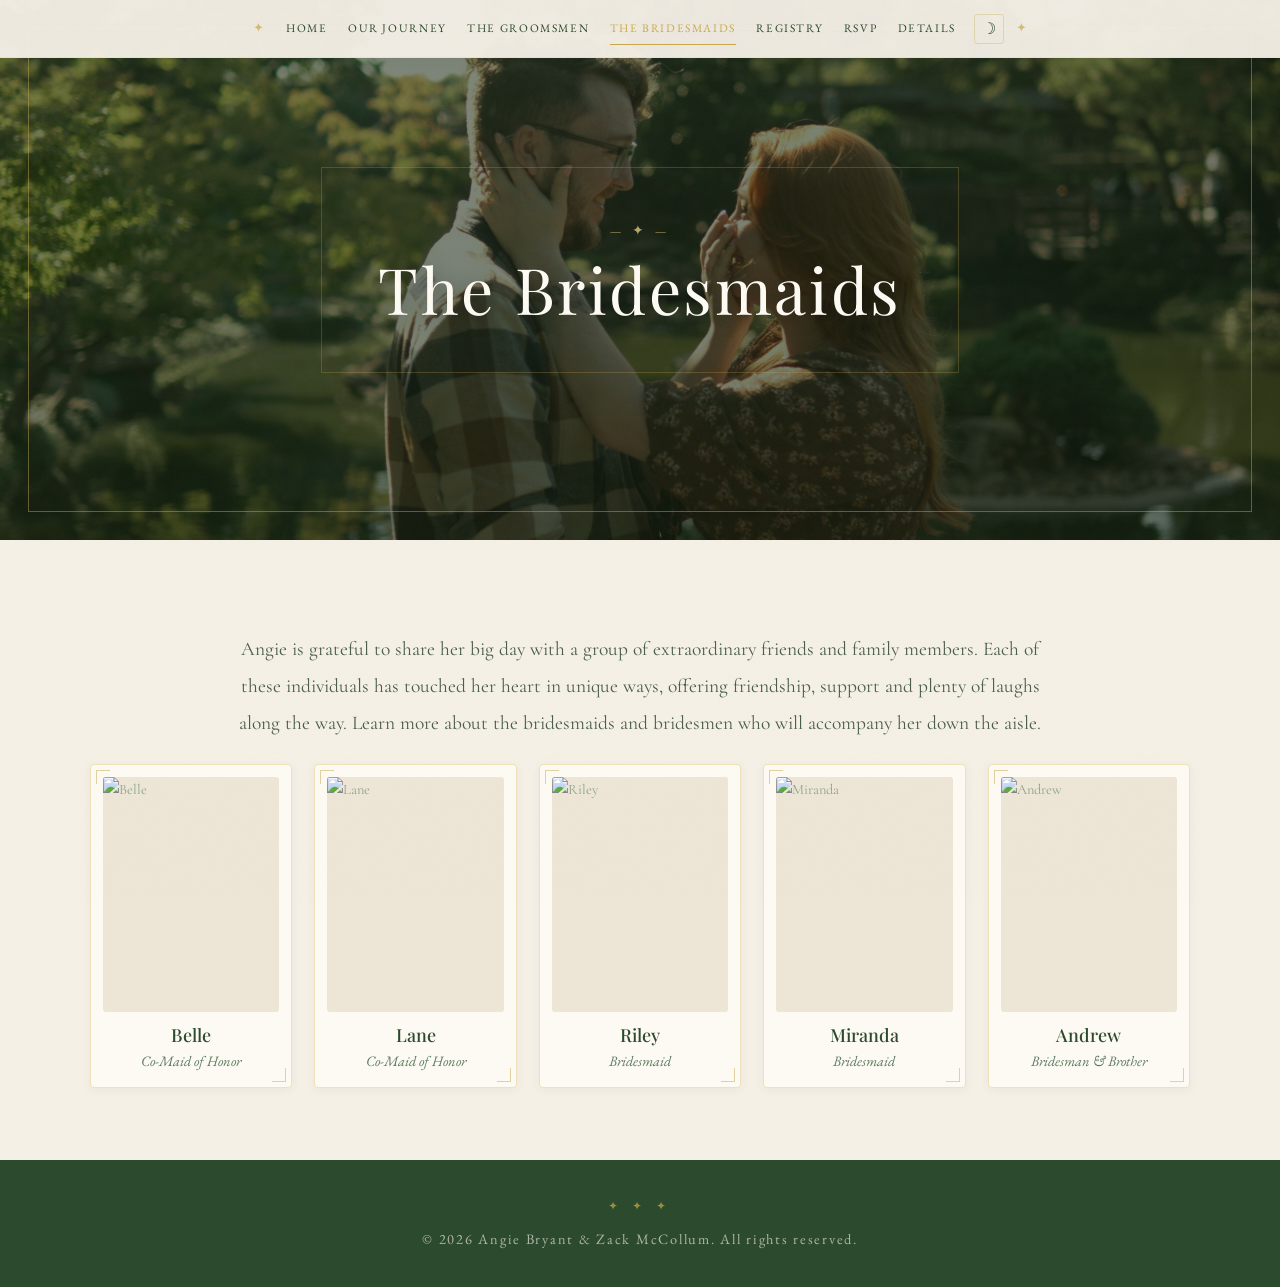
==== commit 0767352b: "Add files via upload" ====
--- a/bridesmaids.html
+++ b/bridesmaids.html
@@ -47,6 +47,7 @@
            data-img="Images/Bridesmaids/belle.jpg"
            data-name="Belle"
            data-title="Co-Maid of Honor"
+           data-pos="center center"
            data-bio="This is where you can share how you met Belle, what she means to you, and why she holds such a special place in your heart. Replace this placeholder with your own story!">
         <div class="person-card-photo"><img src="Images/Bridesmaids/belle.jpg" alt="Belle" onerror="this.closest('.person-card-photo').classList.add('no-photo')"></div>
         <div class="person-card-info"><span class="person-name">Belle</span><span class="person-title">Co-Maid of Honor</span></div>
@@ -63,6 +64,7 @@
            data-img="Images/Bridesmaids/riley.jpg"
            data-name="Riley"
            data-title="Bridesmaid"
+           data-pos="center 25%"
            data-bio="This is where you can share how you met Riley, what she means to you, and why she holds such a special place in your heart. Replace this placeholder with your own story!">
         <div class="person-card-photo"><img src="Images/Bridesmaids/riley.jpg" alt="Riley" onerror="this.closest('.person-card-photo').classList.add('no-photo')"></div>
         <div class="person-card-info"><span class="person-name">Riley</span><span class="person-title">Bridesmaid</span></div>
@@ -71,6 +73,7 @@
            data-img="Images/Bridesmaids/miranda.jpg"
            data-name="Miranda"
            data-title="Bridesmaid"
+           data-pos="center 25%"
            data-bio="This is where you can share how you met Miranda, what she means to you, and why she holds such a special place in your heart. Replace this placeholder with your own story!">
         <div class="person-card-photo"><img src="Images/Bridesmaids/miranda.jpg" alt="Miranda" onerror="this.closest('.person-card-photo').classList.add('no-photo')"></div>
         <div class="person-card-info"><span class="person-name">Miranda</span><span class="person-title">Bridesmaid</span></div>
--- a/style.css
+++ b/style.css
@@ -1024,16 +1024,23 @@
 .person-lightbox {
   display: none;
   position: fixed;
-  inset: 0;
+  top: 0; left: 0;
+  width: 100%;
+  height: 100%;
   background: rgba(20, 32, 14, 0.88);
   z-index: 200;
+  /* Centering lives here on the overlay, NOT on the child */
   align-items: center;
   justify-content: center;
+  box-sizing: border-box;
   padding: 24px;
 }
-.person-lightbox.open { display: flex; }
+.person-lightbox.open {
+  display: flex;
+}
 
 .person-lightbox-content {
+  /* No position:fixed here — let the overlay flex-center it */
   position: relative;
   display: flex;
   flex-direction: row;
@@ -1044,7 +1051,8 @@
   border-radius: 4px;
   overflow: hidden;
   box-shadow: 0 12px 60px rgba(0,0,0,0.5);
-  max-height: 90vh;
+  max-height: calc(100vh - 48px);
+  flex-shrink: 0;
 }
 
 /* Decorative corner lines on lightbox */
@@ -1063,7 +1071,7 @@
   overflow: hidden;
   background: var(--ivory-deep);
 }
-.person-lightbox-photo img { width: 100%; height: 100%; object-fit: cover; object-position: center; display: block; }
+.person-lightbox-photo img { width: 100%; height: 100%; object-fit: cover; object-position: center top; display: block; }
 
 .person-lightbox-text {
   flex: 1;
@@ -1363,17 +1371,14 @@
 /* ── Page Transitions ─────────────────────────────────────────── */
 html {
   opacity: 0;
-  transform: translateY(10px);
-  transition: opacity 0.5s ease, transform 0.5s ease;
+  transition: opacity 0.5s ease;
 }
 html.page-loaded {
   opacity: 1;
-  transform: translateY(0);
 }
 html.page-fade-out {
   opacity: 0;
-  transform: translateY(-8px);
-  transition: opacity 0.26s ease, transform 0.26s ease;
+  transition: opacity 0.26s ease;
 }
 
 /* ── Scroll Reveal ────────────────────────────────────────────── */
@@ -1399,8 +1404,10 @@
   .profile-section img { width: 100%; max-width: 320px; }
   .people-grid { grid-template-columns: repeat(2, 1fr); gap: 14px; }
   .people-grid .person-card:last-child:nth-child(odd) { grid-column: 1 / -1; max-width: calc(50% - 7px); margin: 0 auto; }
-  .person-lightbox-content { flex-direction: column; }
-  .person-lightbox-photo { flex: 0 0 220px; min-height: 220px; }
+  .person-lightbox { padding: 16px; }
+  .person-lightbox-content { flex-direction: column; max-height: calc(100vh - 32px); overflow-y: auto; }
+  .person-lightbox-photo { flex: 0 0 220px; height: 220px; min-height: 0; width: 100%; }
+  .person-lightbox-text { padding: 24px 20px; }
   .highlights-feature { gap: 16px; }
   .feature-card { flex: 0 1 280px; }
 }
@@ -1426,4 +1433,4 @@
     grid-template-columns: repeat(2, 1fr) !important;
     max-width: 100% !important;
   }
-}
+}
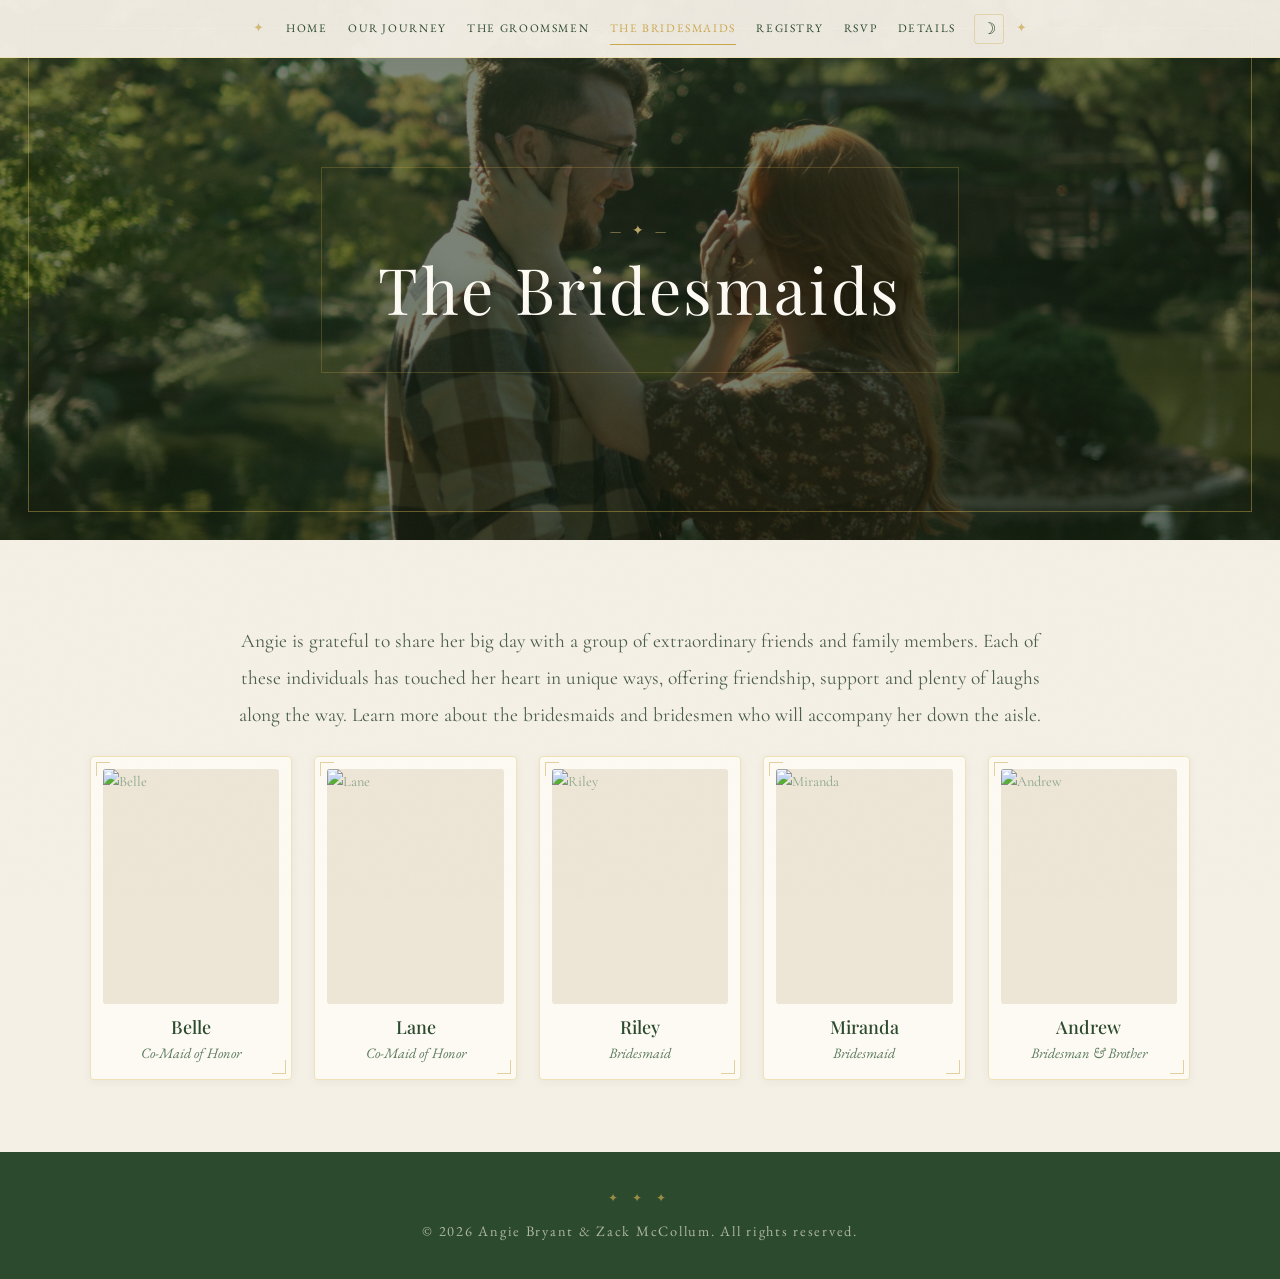
==== commit 4ef6e2c0: "Add files via upload" ====
--- a/bridesmaids.html
+++ b/bridesmaids.html
@@ -36,7 +36,7 @@
   </section>
 
   <!-- Introduction -->
-  <section class="section">
+  <section class="section first-after-hero">
     <div class="people-intro">
       <p>Angie is grateful to share her big day with a group of extraordinary friends and family members. Each of these individuals has touched her heart in unique ways, offering friendship, support and plenty of laughs along the way. Learn more about the bridesmaids and bridesmen who will accompany her down the aisle.</p>
     </div>
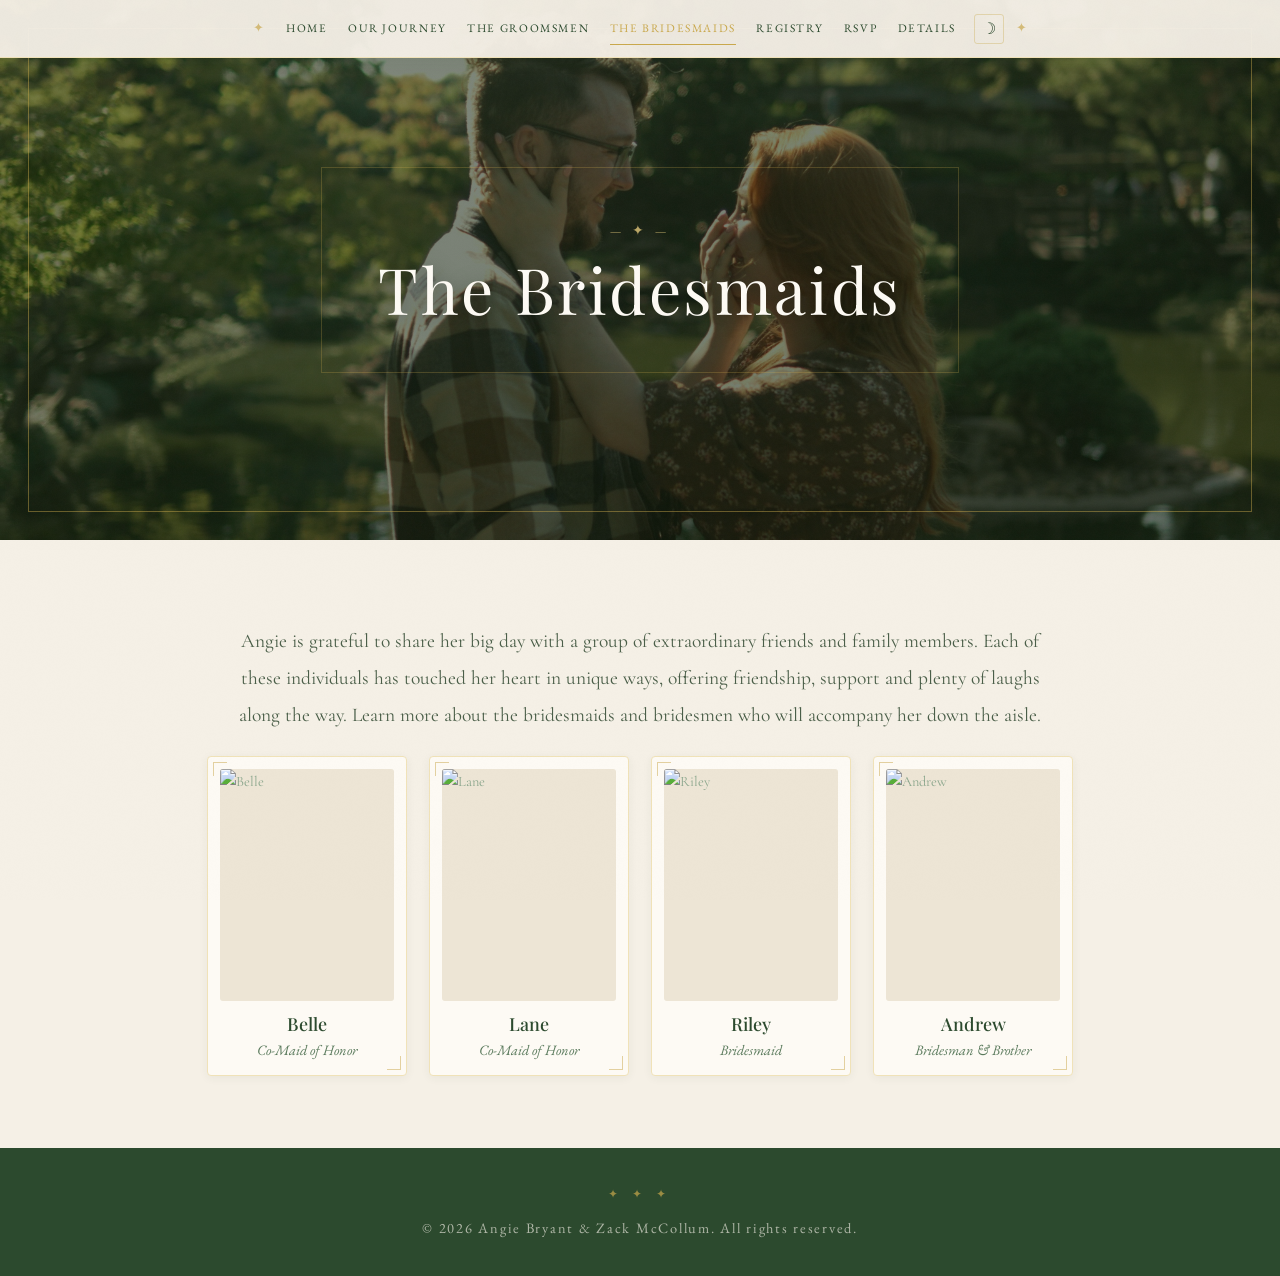
==== commit 194aaa36: "Add files via upload" ====
--- a/bridesmaids.html
+++ b/bridesmaids.html
@@ -48,7 +48,7 @@
            data-name="Belle"
            data-title="Co-Maid of Honor"
            data-pos="center center"
-           data-bio="This is where you can share how you met Belle, what she means to you, and why she holds such a special place in your heart. Replace this placeholder with your own story!">
+           data-bio="Belle and Angie didn't get the pleasure of properly meeting until getting invited to a random Minecraft server during the pandemic in 2020. There, they learned they had been just missing each other for years. From a random library event they both attended in middle school to being in the same choir in high school, luckily, they will have the rest of their lives to make up for lost time. Belle balances Angie in many ways and eggs her on in others. You never know if you'll find them laughing-crying-screaming at a bad movie, mindfully discussing more complicated emotional matters, or once again beating a dead horse about something from years ago, all in the same conversation. Belle is extraordinarily level-headed and empathetic in a way that she never gives credit to because she's also that humble. Angie is proud to say Belle is one of her ride-or-die best friendships and is honored to have Belle by her side as one of her maids of honor.">
         <div class="person-card-photo"><img src="Images/Bridesmaids/belle.jpg" alt="Belle" onerror="this.closest('.person-card-photo').classList.add('no-photo')"></div>
         <div class="person-card-info"><span class="person-name">Belle</span><span class="person-title">Co-Maid of Honor</span></div>
       </div>
@@ -56,7 +56,7 @@
            data-img="Images/Bridesmaids/lane.jpg"
            data-name="Lane"
            data-title="Co-Maid of Honor"
-           data-bio="This is where you can share how you met Lane, what she means to you, and why she holds such a special place in your heart. Replace this placeholder with your own story!">
+           data-bio="Angie met Lane 11 years ago in their high school choir class. Their big personalities and an intense love of their shared interests have always connected them. Angie is proud to say Lane is one of her ride-or-die best friendships, with countless trips, girls' nights, Minecraft servers during a pandemic, and hours-long phone calls on the drive home to finish the conversation they weren't ready to end in person moments before. Lane is someone with a strong moral compass and a need for justice that Angie deeply admires. She is one of the most compassionate and funny people Angie has had the pleasure to grow up with. Whether its advice, reassurance, or a laugh, Angie always knows who to call and is honored to have Lane by her side as one of her maids of honor.">
         <div class="person-card-photo"><img src="Images/Bridesmaids/lane.jpg" alt="Lane" onerror="this.closest('.person-card-photo').classList.add('no-photo')"></div>
         <div class="person-card-info"><span class="person-name">Lane</span><span class="person-title">Co-Maid of Honor</span></div>
       </div>
@@ -65,24 +65,15 @@
            data-name="Riley"
            data-title="Bridesmaid"
            data-pos="center 25%"
-           data-bio="This is where you can share how you met Riley, what she means to you, and why she holds such a special place in your heart. Replace this placeholder with your own story!">
+           data-bio="Angie's first memory of Riley was actually through the grapevine of some big news. Over 7 years ago, Angie's friend Zack came to class with a giant smile on his face. “My older brother is going to propose to his girlfriend!” She had no idea at the time, but that news would mean she would not only get to know the most authentic and sweet person you could ever meet, but someday get to be her sister-in-law. Riley has a gentle demeanor and can even come off as shy, but there's a bold streak that pairs with a wit that can make you choke on your drink if you're not careful. She's fiercely intelligent, has impeccable taste in style, and Angie feels incredibly lucky to have gained a legally bound, but true, friend for life.">
         <div class="person-card-photo"><img src="Images/Bridesmaids/riley.jpg" alt="Riley" onerror="this.closest('.person-card-photo').classList.add('no-photo')"></div>
         <div class="person-card-info"><span class="person-name">Riley</span><span class="person-title">Bridesmaid</span></div>
-      </div>
-      <div class="person-card"
-           data-img="Images/Bridesmaids/miranda.jpg"
-           data-name="Miranda"
-           data-title="Bridesmaid"
-           data-pos="center 25%"
-           data-bio="This is where you can share how you met Miranda, what she means to you, and why she holds such a special place in your heart. Replace this placeholder with your own story!">
-        <div class="person-card-photo"><img src="Images/Bridesmaids/miranda.jpg" alt="Miranda" onerror="this.closest('.person-card-photo').classList.add('no-photo')"></div>
-        <div class="person-card-info"><span class="person-name">Miranda</span><span class="person-title">Bridesmaid</span></div>
       </div>
       <div class="person-card"
            data-img="Images/Bridesmaids/andrew.jpg"
            data-name="Andrew"
            data-title="Bridesman & Brother"
-           data-bio="This is where you can share how you met Andrew, what he means to you, and why he holds such a special place in your heart. Replace this placeholder with your own story!">
+           data-bio="Andrew is Angie's little brother, and he is very much the yin to her yang. He's the quiet, contemplated answer to her run-on sentence that never ends. That also means he's the best listener when she needs a non-judgmental ear, whether it was childhood secrets or high school gossip, he's always been a steel trap with a level head to remind Angie everything will be ok. he has a wealth of knowledge from all things nerdy to historical to biblical. But never uses it to put himself on a pedestal. Andrew is the most trustworthy and humble person Angie has had the pleasure to both torment and grow up beside, and she is so proud and honored to have him by her side as her Bridesman.">
         <div class="person-card-photo"><img src="Images/Bridesmaids/andrew.jpg" alt="Andrew" onerror="this.closest('.person-card-photo').classList.add('no-photo')"></div>
         <div class="person-card-info"><span class="person-name">Andrew</span><span class="person-title">Bridesman & Brother</span></div>
       </div>
--- a/style.css
+++ b/style.css
@@ -966,7 +966,8 @@
 /* ── People Grid (Bridesmaids / Groomsmen) ────────────────────── */
 .people-grid {
   display: grid;
-  grid-template-columns: repeat(5, 1fr);
+  grid-template-columns: repeat(auto-fit, minmax(170px, 200px));
+  justify-content: center;
   gap: 22px;
   max-width: 1100px;
   margin: 0 auto;
@@ -1044,7 +1045,7 @@
   position: relative;
   display: flex;
   flex-direction: row;
-  max-width: 820px;
+  max-width: 980px;
   width: 100%;
   background: var(--ivory);
   border: 1px solid var(--gold-pale);
@@ -1066,8 +1067,8 @@
 }
 
 .person-lightbox-photo {
-  flex: 0 0 300px;
-  min-height: 360px;
+  flex: 0 0 360px;
+  min-height: 400px;
   overflow: hidden;
   background: var(--ivory-deep);
 }
@@ -1402,7 +1403,7 @@
   .hero::after { inset: 14px; }
   .profile-section { gap: 24px; }
   .profile-section img { width: 100%; max-width: 320px; }
-  .people-grid { grid-template-columns: repeat(2, 1fr); gap: 14px; }
+  .people-grid { grid-template-columns: repeat(2, minmax(0, 1fr)); gap: 14px; }
   .people-grid .person-card:last-child:nth-child(odd) { grid-column: 1 / -1; max-width: calc(50% - 7px); margin: 0 auto; }
   .person-lightbox { padding: 16px; }
   .person-lightbox-content { flex-direction: column; max-height: calc(100vh - 32px); overflow-y: auto; }
@@ -1419,18 +1420,3 @@
   .countdown-item span { font-size: 1.4rem; }
   .countdown-item small { font-size: 0.54rem; letter-spacing: 0.1em; }
 }
-
-/* ── Groomsmen 6-col override support ────────────────────────── */
-@media (min-width: 900px) {
-  .people-grid[style*="repeat(6"] {
-    max-width: 1320px !important;
-  }
-}
-
-/* Force groomsmen back to 2 cols on mobile regardless of inline style */
-@media (max-width: 720px) {
-  .people-grid[style*="repeat(6"] {
-    grid-template-columns: repeat(2, 1fr) !important;
-    max-width: 100% !important;
-  }
-}
